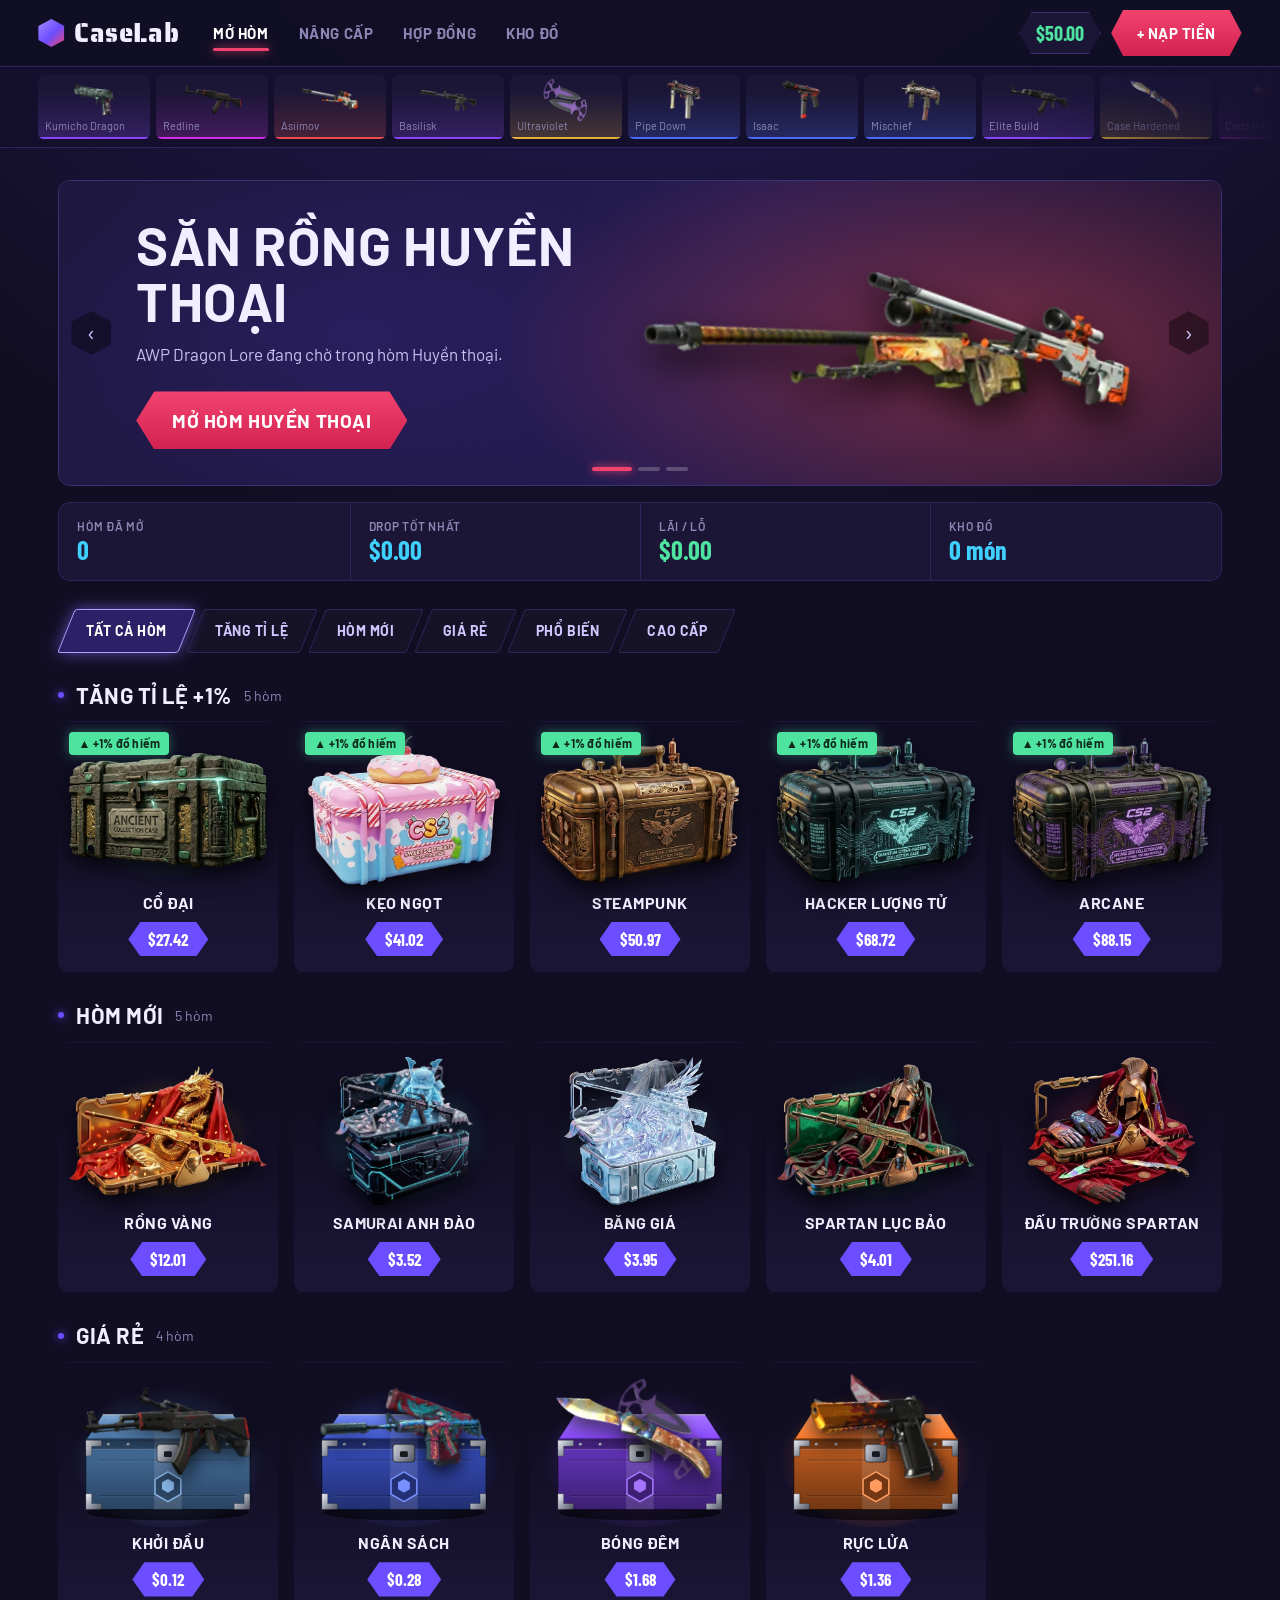
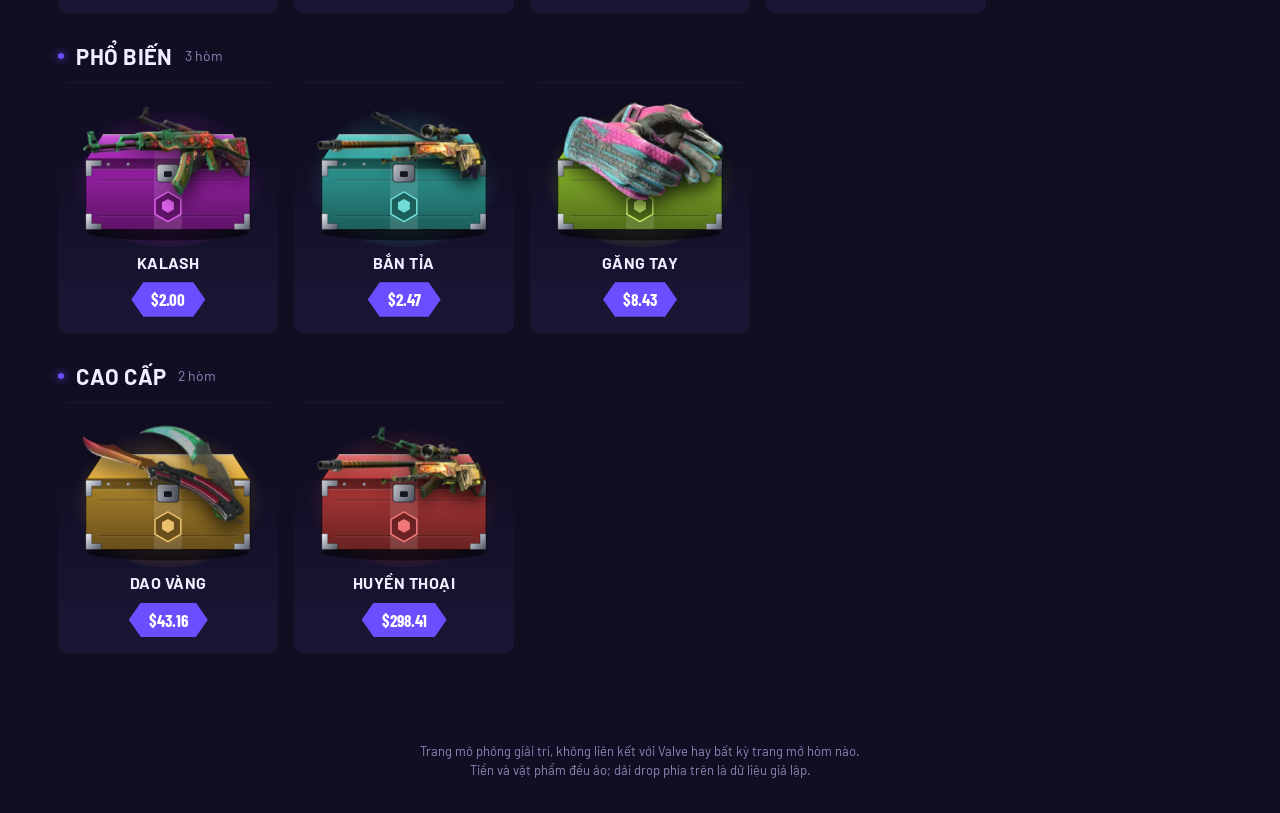
==== html/case.html @ 57b62798 "Add files via upload" ====
<!DOCTYPE html>
<html lang="vi">
<head>
<meta charset="utf-8">
<base href="../">
<meta name="viewport" content="width=device-width,initial-scale=1">
<title>CaseLab – Mở hòm</title>
<link rel="preconnect" href="https://fonts.googleapis.com">
<link href="https://fonts.googleapis.com/css2?family=Barlow:wght@400;500;600;700&family=Barlow+Condensed:wght@500;600;700&family=Saira+Stencil+One&display=swap" rel="stylesheet">
<link rel="stylesheet" href="css/style.css">
<script src="js/data.js" defer></script>
<script src="js/utils.js" defer></script>
<script src="js/state.js" defer></script>
<script src="js/ui.js" defer></script>
<script src="js/nav.js" defer></script>
<script src="js/feed.js" defer></script>
<script src="js/case.js" defer></script>
<script src="js/main.js" defer></script>
</head>
<body data-page="case">
<header>
  <a class="logo" href="index.html"><i></i>CaseLab</a>
  <nav id="nav">
    <a href="index.html" data-t="cases">Mở hòm</a>
    <a href="html/upgrade.html" data-t="upgrade">Nâng cấp</a>
    <a href="html/contract.html" data-t="contract">Hợp đồng</a>
    <a href="html/inventory.html" data-t="inv">Kho đồ</a>
  </nav>
  <div class="wallet">
    <div class="bal" id="bal">$0.00</div>
    <button class="btn pri" id="depBtn">+ Nạp tiền</button>
  </div>
</header>
<div class="feed" id="feed" aria-label="Drop trực tiếp (mô phỏng)"></div>
<main>
  <section class="sec on" id="s-case">
    <div class="ttl"><a class="back" href="index.html">← Quay lại</a><h2 id="caseName"></h2><span class="price" id="casePrice"></span></div>
    <div class="stage">
      <div id="reelBox"></div>
      <div class="ctrl">
        <div class="seg" id="cnt"><button class="on">1</button><button>2</button><button>3</button><button>4</button><button>5</button></div>
        <button class="btn pri" id="openBtn">Mở</button>
        <label class="chk"><input type="checkbox" id="fast"> Mở nhanh</label>
      </div>
    </div>
    <div class="ttl"><h2 class="h-sm">Vật phẩm trong hòm</h2></div>
    <div class="odds" id="odds"></div>
  </section>
</main>
<footer>Trang mô phỏng giải trí, không liên kết với Valve hay bất kỳ trang mở hòm nào. Tiền và vật phẩm đều ảo; dải drop phía trên là dữ liệu giả lập.</footer>

<div class="modal" id="mDep"><div class="box">
  <h2>Nạp tiền ảo</h2><p class="note">Chọn mức nạp hoặc nhập số tùy ý.</p>
  <div class="amts" id="amts"><button>5</button><button>10</button><button class="on">25</button><button>50</button><button>100</button><button>500</button></div>
  <input type="number" id="amtIn" min="0.01" step="0.01" value="25" aria-label="Số tiền">
  <div class="row actions mt16"><button class="btn" data-close>Hủy</button><button class="btn pri" id="depOk">Nạp</button></div>
</div></div>
<div class="modal" id="mWin"><div class="box">
  <h2 id="winT">Bạn nhận được</h2><p class="note" id="winS"></p>
  <div class="items" id="winItems"></div>
  <div class="row actions" id="winBtns"></div>
</div></div>
<div class="toast" id="toast"></div>
</body>
</html>
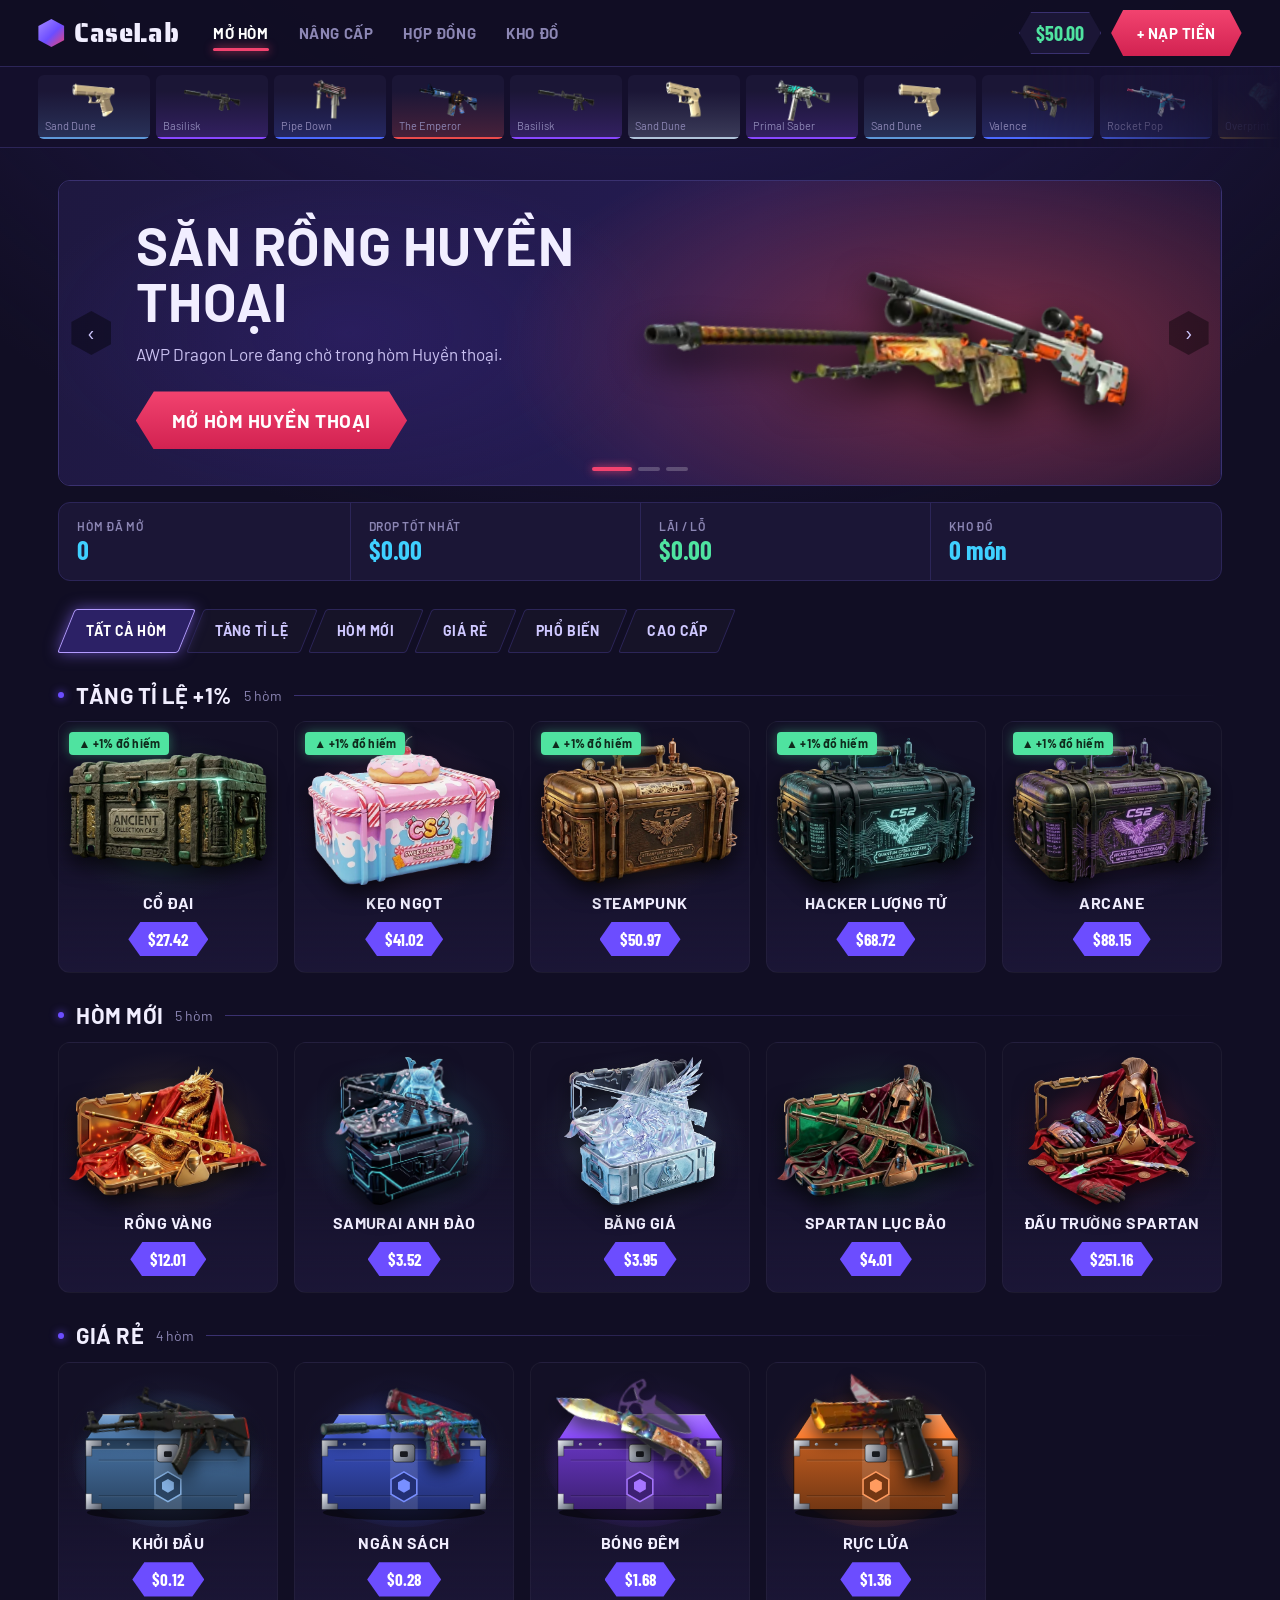
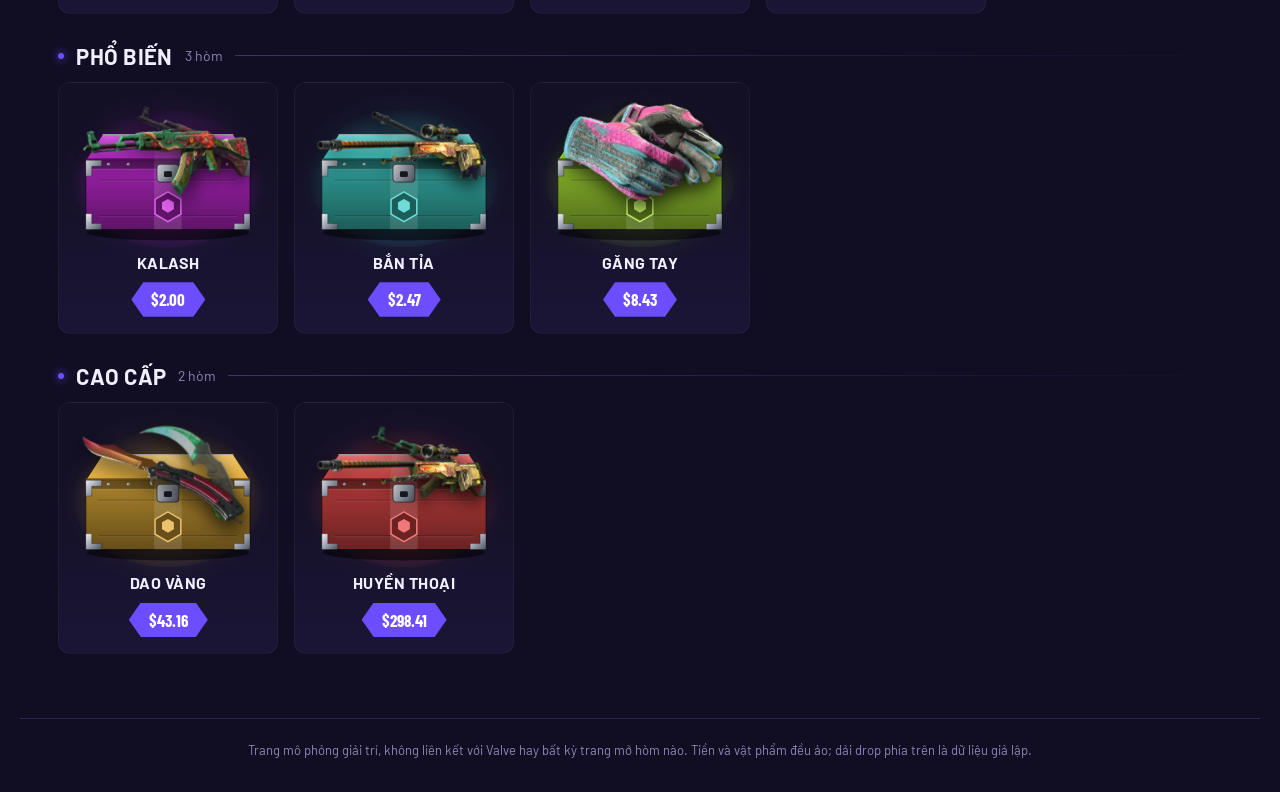
==== commit 9aced490: "Add files via upload" ====
--- a/html/case.html
+++ b/html/case.html
@@ -6,6 +6,7 @@
 <meta name="viewport" content="width=device-width,initial-scale=1">
 <title>CaseLab – Mở hòm</title>
 <link rel="preconnect" href="https://fonts.googleapis.com">
+<link rel="preconnect" href="https://fonts.gstatic.com" crossorigin>
 <link href="https://fonts.googleapis.com/css2?family=Barlow:wght@400;500;600;700&family=Barlow+Condensed:wght@500;600;700&family=Saira+Stencil+One&display=swap" rel="stylesheet">
 <link rel="stylesheet" href="css/style.css">
 <script src="js/data.js" defer></script>
@@ -18,20 +19,7 @@
 <script src="js/main.js" defer></script>
 </head>
 <body data-page="case">
-<header>
-  <a class="logo" href="index.html"><i></i>CaseLab</a>
-  <nav id="nav">
-    <a href="index.html" data-t="cases">Mở hòm</a>
-    <a href="html/upgrade.html" data-t="upgrade">Nâng cấp</a>
-    <a href="html/contract.html" data-t="contract">Hợp đồng</a>
-    <a href="html/inventory.html" data-t="inv">Kho đồ</a>
-  </nav>
-  <div class="wallet">
-    <div class="bal" id="bal">$0.00</div>
-    <button class="btn pri" id="depBtn">+ Nạp tiền</button>
-  </div>
-</header>
-<div class="feed" id="feed" aria-label="Drop trực tiếp (mô phỏng)"></div>
+<script src="js/layout.js"></script>
 <main>
   <section class="sec on" id="s-case">
     <div class="ttl"><a class="back" href="index.html">← Quay lại</a><h2 id="caseName"></h2><span class="price" id="casePrice"></span></div>
@@ -47,19 +35,5 @@
     <div class="odds" id="odds"></div>
   </section>
 </main>
-<footer>Trang mô phỏng giải trí, không liên kết với Valve hay bất kỳ trang mở hòm nào. Tiền và vật phẩm đều ảo; dải drop phía trên là dữ liệu giả lập.</footer>
-
-<div class="modal" id="mDep"><div class="box">
-  <h2>Nạp tiền ảo</h2><p class="note">Chọn mức nạp hoặc nhập số tùy ý.</p>
-  <div class="amts" id="amts"><button>5</button><button>10</button><button class="on">25</button><button>50</button><button>100</button><button>500</button></div>
-  <input type="number" id="amtIn" min="0.01" step="0.01" value="25" aria-label="Số tiền">
-  <div class="row actions mt16"><button class="btn" data-close>Hủy</button><button class="btn pri" id="depOk">Nạp</button></div>
-</div></div>
-<div class="modal" id="mWin"><div class="box">
-  <h2 id="winT">Bạn nhận được</h2><p class="note" id="winS"></p>
-  <div class="items" id="winItems"></div>
-  <div class="row actions" id="winBtns"></div>
-</div></div>
-<div class="toast" id="toast"></div>
 </body>
 </html>
